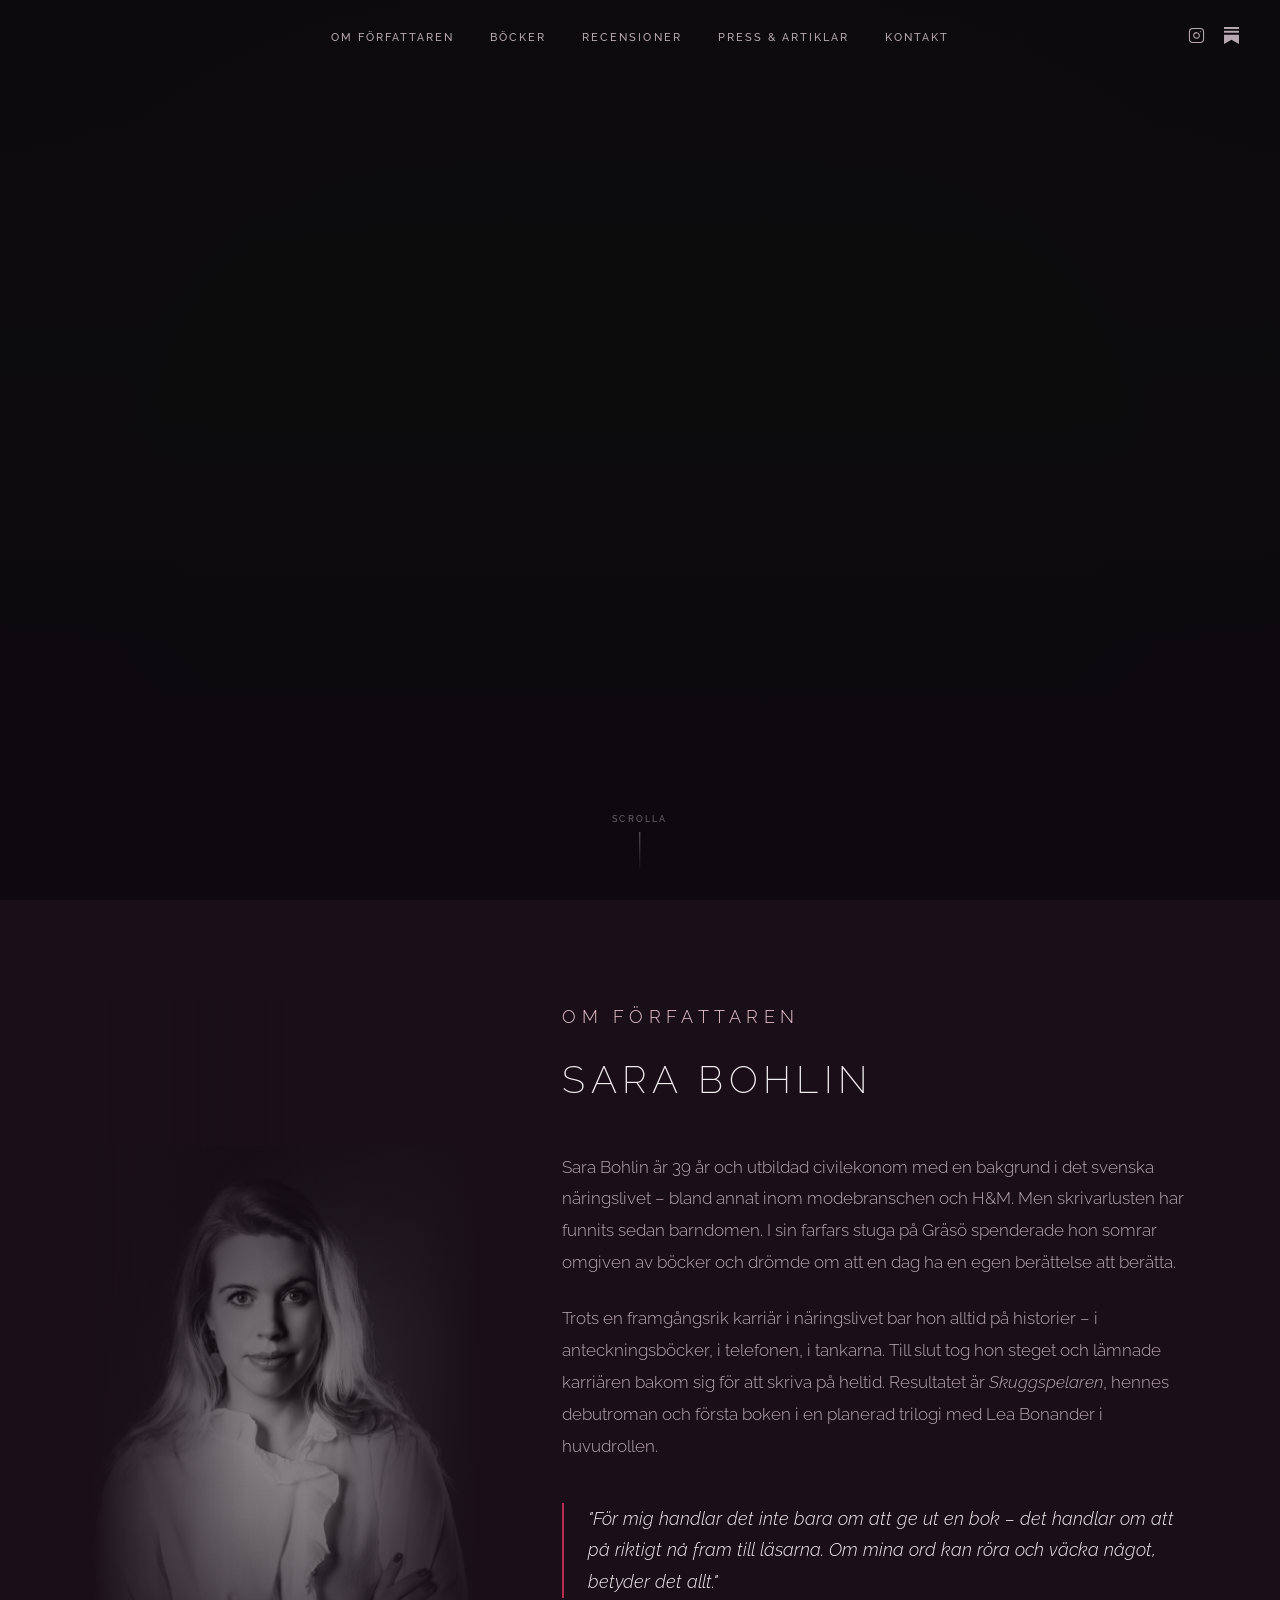
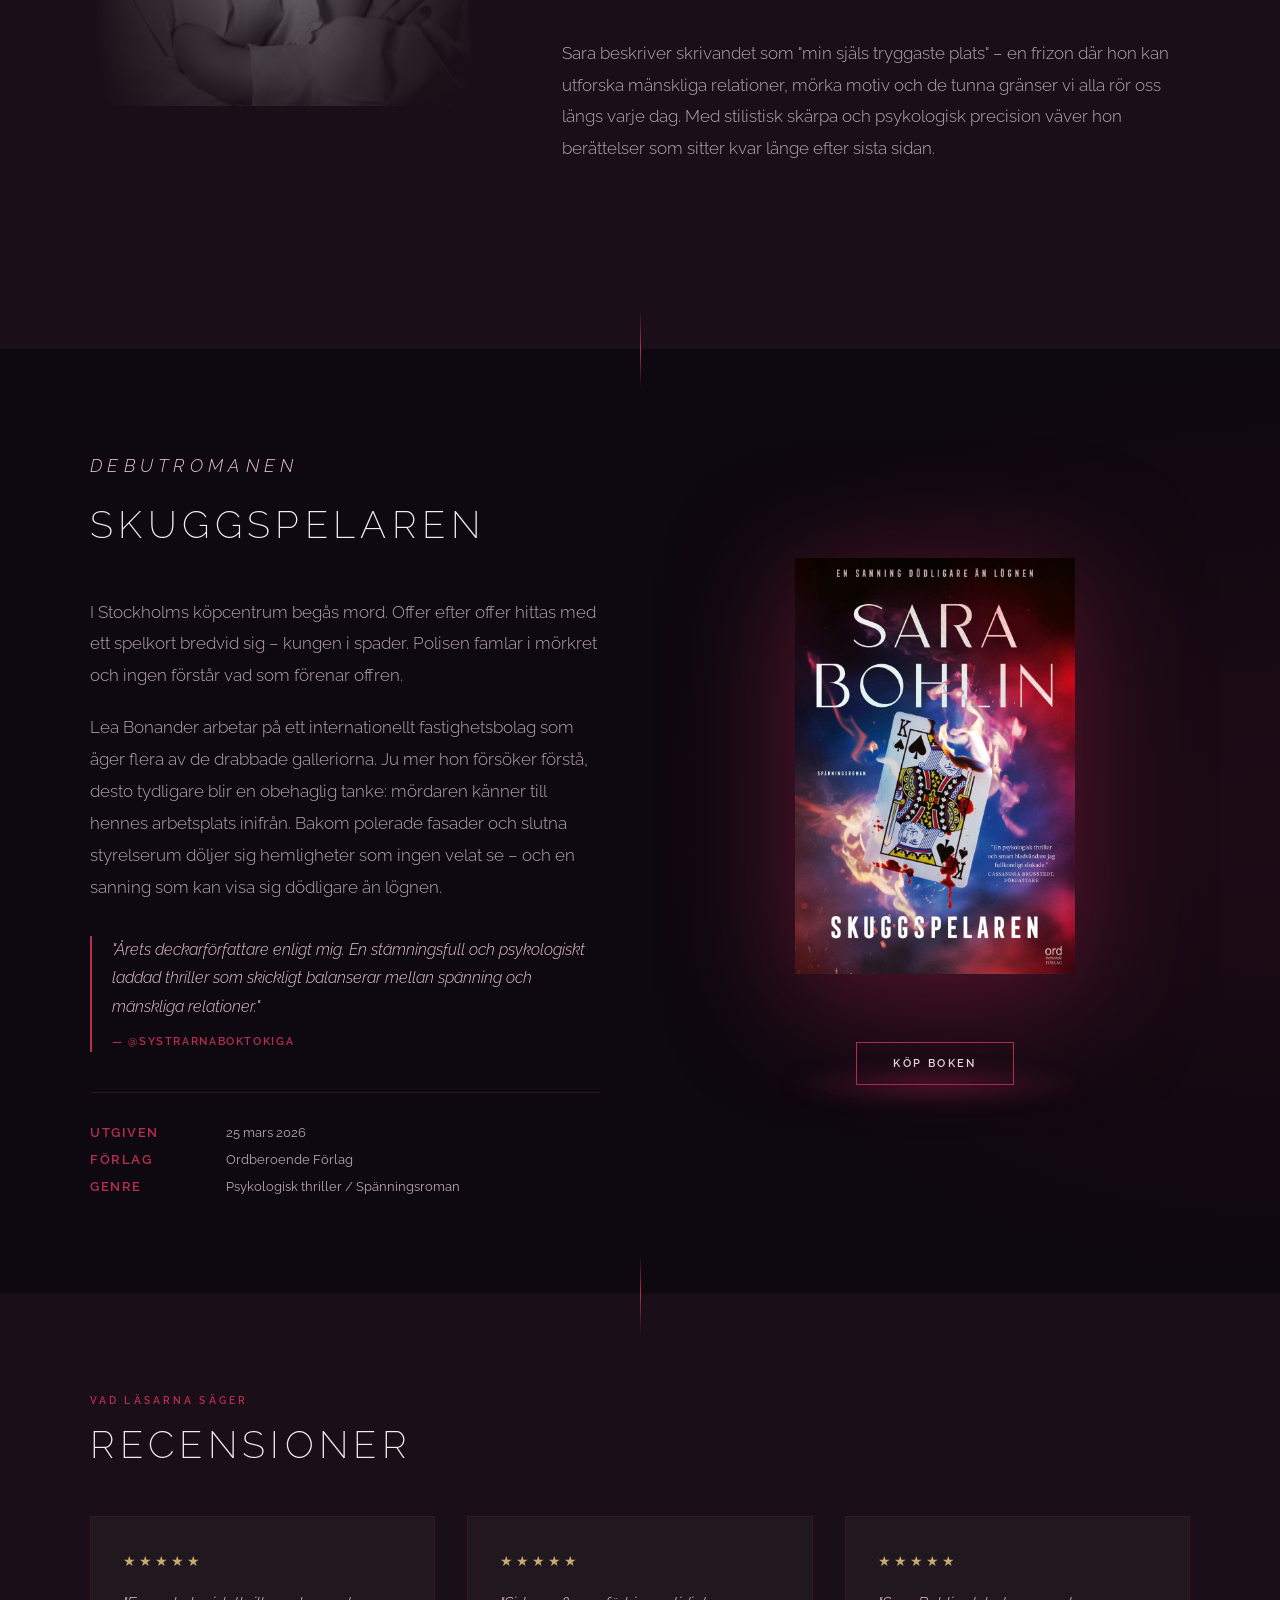
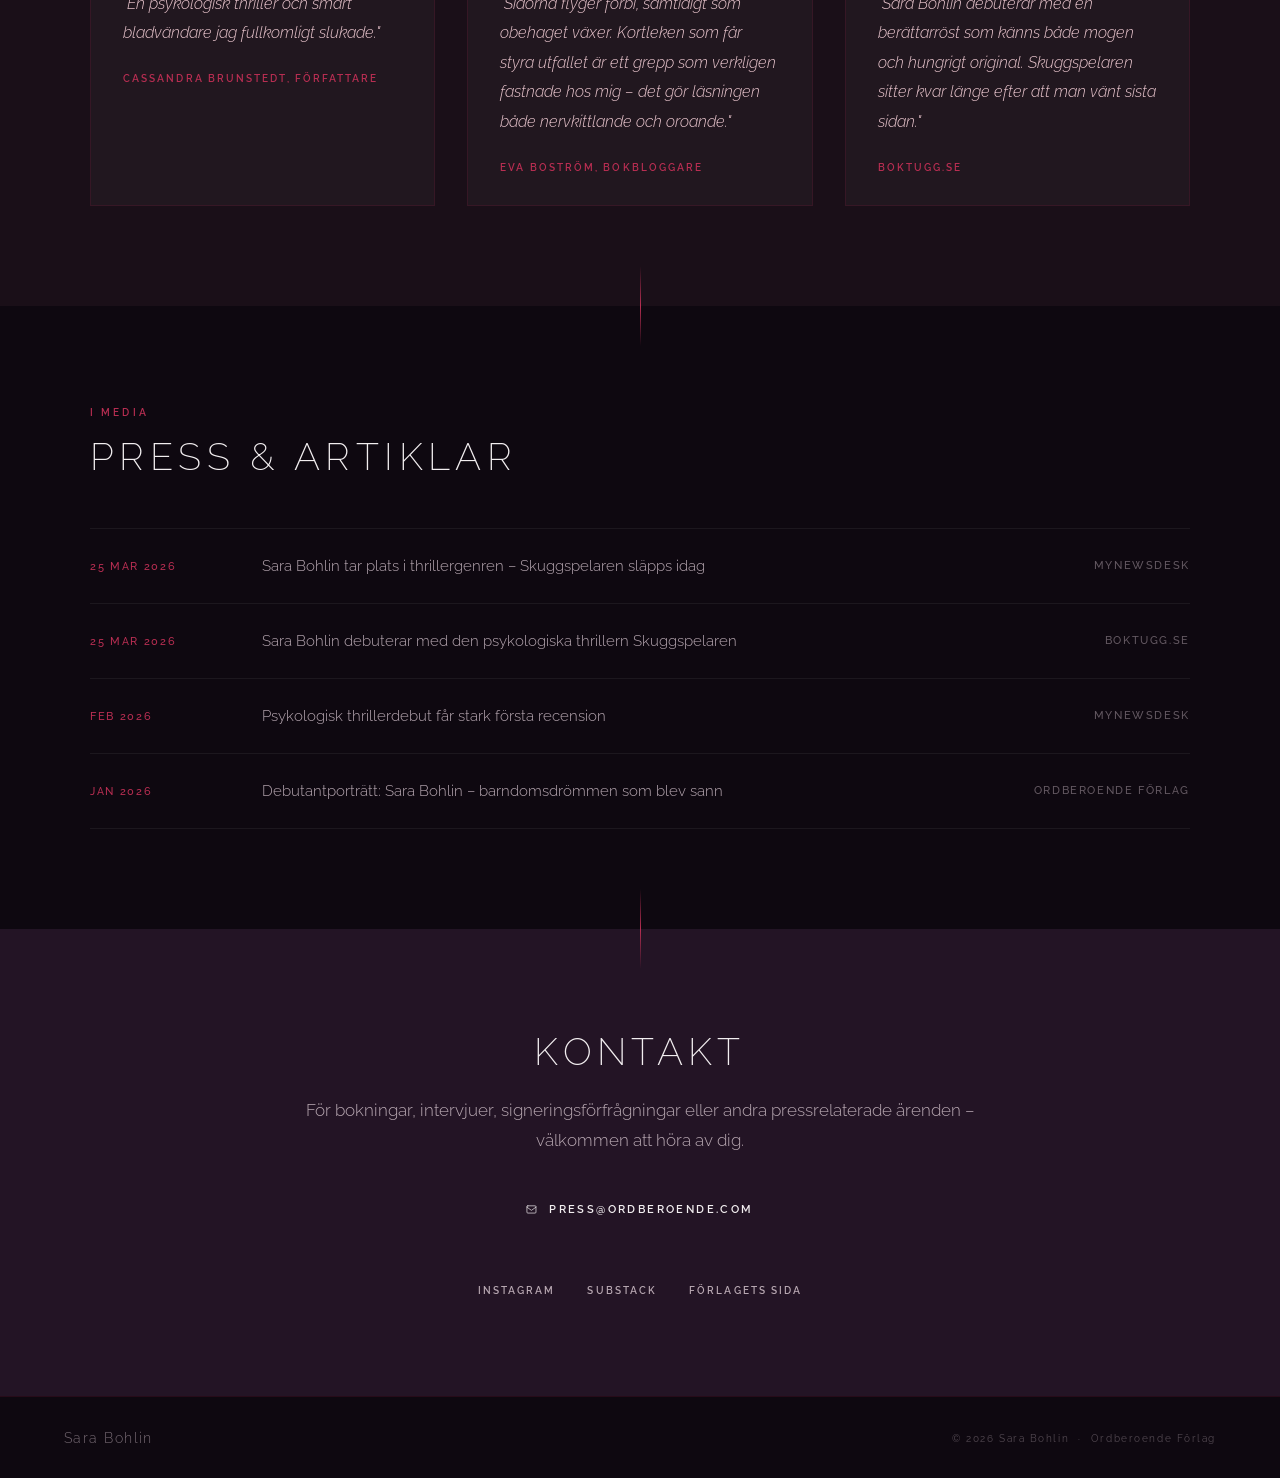
==== index.html @ 3d4e9156 "Initial commit – Sara Bohlin author website" ====
<!DOCTYPE html>
<html lang="sv">
<head>
  <meta charset="UTF-8" />
  <meta name="viewport" content="width=device-width, initial-scale=1.0" />
  <title>Sara Bohlin – Författare | Skuggspelaren</title>
  <meta name="description" content="Sara Bohlin är debuttförfattaren bakom den psykologiska thrillern Skuggspelaren – en mörk och stämningsfull roman om makt, lögner och en seriemördare i Stockholms köpcentrum." />
  <link rel="stylesheet" href="css/style.css" />
</head>
<body>

  <!-- NAVIGATION -->
  <nav>
    <ul class="nav-links">
      <li><a href="#om-forfattaren">Om författaren</a></li>
      <li><a href="#om-boken">Böcker</a></li>
      <li><a href="#recensioner">Recensioner</a></li>
      <li><a href="#press">Press &amp; artiklar</a></li>
      <li><a href="#kontakt">Kontakt</a></li>
      <li class="nav-links-social">
        <a href="https://www.instagram.com/author_saramariabohlin/" target="_blank" rel="noopener" class="nav-social-link" aria-label="Instagram">
          <svg xmlns="http://www.w3.org/2000/svg" viewBox="0 0 24 24" fill="none" stroke="currentColor" stroke-width="1.5" stroke-linecap="round" stroke-linejoin="round">
            <rect x="2" y="2" width="20" height="20" rx="5" ry="5"/>
            <path d="M16 11.37A4 4 0 1 1 12.63 8 4 4 0 0 1 16 11.37z"/>
            <line x1="17.5" y1="6.5" x2="17.51" y2="6.5"/>
          </svg>
          <span>Instagram</span>
        </a>
        <a href="https://saramariabohlin.substack.com" target="_blank" rel="noopener" class="nav-social-link" aria-label="Substack">
          <svg xmlns="http://www.w3.org/2000/svg" viewBox="0 0 24 24" fill="currentColor">
            <path d="M22.539 8.242H1.46V5.406h21.08v2.836zM1.46 10.812V24L12 18.11 22.54 24V10.812H1.46zM22.54 0H1.46v2.836h21.08V0z"/>
          </svg>
          <span>Substack</span>
        </a>
      </li>
    </ul>
    <div class="nav-social">
      <a href="https://www.instagram.com/author_saramariabohlin/" target="_blank" rel="noopener" class="nav-social-link" aria-label="Instagram">
        <svg xmlns="http://www.w3.org/2000/svg" viewBox="0 0 24 24" fill="none" stroke="currentColor" stroke-width="1.5" stroke-linecap="round" stroke-linejoin="round">
          <rect x="2" y="2" width="20" height="20" rx="5" ry="5"/>
          <path d="M16 11.37A4 4 0 1 1 12.63 8 4 4 0 0 1 16 11.37z"/>
          <line x1="17.5" y1="6.5" x2="17.51" y2="6.5"/>
        </svg>
      </a>
      <a href="https://saramariabohlin.substack.com" target="_blank" rel="noopener" class="nav-social-link" aria-label="Substack">
        <svg xmlns="http://www.w3.org/2000/svg" viewBox="0 0 24 24" fill="currentColor">
          <path d="M22.539 8.242H1.46V5.406h21.08v2.836zM1.46 10.812V24L12 18.11 22.54 24V10.812H1.46zM22.54 0H1.46v2.836h21.08V0z"/>
        </svg>
      </a>
    </div>
    <div class="nav-hamburger" aria-label="Meny">
      <span></span><span></span><span></span>
    </div>
  </nav>

  <!-- HERO -->
  <section id="hero">
    <div class="hero-photo-bg">
      <video class="hero-bg-img" autoplay muted loop playsinline preload="auto">
        <source src="images/hero.mp4" type="video/mp4">
      </video>
      <div class="hero-overlay"></div>
    </div>
    <div class="hero-scroll-hint">
      <span>Scrolla</span>
    </div>
  </section>

  <!-- OM FÖRFATTAREN -->
  <section id="om-forfattaren">
    <div class="section-inner">
      <div class="author-grid">
        <div class="author-photo-wrap fade-in">
          <img
            src="images/Sara_Bohlin_headshot.png"
            alt="Sara Bohlin, författare"
            class="author-photo"
          />
          <div class="author-photo-sides"></div>
        </div>
        <div class="author-text">
          <p class="section-label fade-in">Om författaren</p>
          <h2 class="section-title fade-in">Sara Bohlin</h2>
          <p class="fade-in">
            Sara Bohlin är 39 år och utbildad civilekonom med en bakgrund i
            det svenska näringslivet – bland annat inom modebranschen och H&amp;M.
            Men skrivarlusten har funnits sedan barndomen. I sin farfars stuga
            på Gräsö spenderade hon somrar omgiven av böcker och drömde om att
            en dag ha en egen berättelse att berätta.
          </p>
          <p class="fade-in">
            Trots en framgångsrik karriär i näringslivet bar hon
            alltid på historier – i anteckningsböcker, i telefonen, i tankarna.
            Till slut tog hon steget och lämnade karriären bakom sig för
            att skriva på heltid. Resultatet är <em>Skuggspelaren</em>, hennes
            debutroman och första boken i en planerad trilogi med Lea Bonander
            i huvudrollen.
          </p>
          <blockquote class="author-quote fade-in">
            "För mig handlar det inte bara om att ge ut en bok – det handlar om
            att på riktigt nå fram till läsarna. Om mina ord kan röra och väcka
            något, betyder det allt."
          </blockquote>
          <p class="fade-in">
            Sara beskriver skrivandet som "min själs tryggaste plats" – en frizon
            där hon kan utforska mänskliga relationer, mörka motiv och de tunna
            gränser vi alla rör oss längs varje dag. Med stilistisk skärpa och
            psykologisk precision väver hon berättelser som sitter kvar länge
            efter sista sidan.
          </p>
        </div>
      </div>
    </div>
  </section>

  <div class="inter-section-divider"></div>

  <!-- OM SKUGGSPELAREN -->
  <section id="om-boken">
    <div class="section-inner">
      <div class="book-grid">
        <div class="book-text">
          <p class="section-label fade-in">Debutromanen</p>
          <h2 class="section-title fade-in">Skuggspelaren</h2>
          <p class="fade-in">
            I Stockholms köpcentrum begås mord. Offer efter offer hittas med ett
            spelkort bredvid sig – kungen i spader. Polisen famlar i mörkret och
            ingen förstår vad som förenar offren.
          </p>
          <p class="fade-in">
            Lea Bonander arbetar på ett internationellt fastighetsbolag som äger
            flera av de drabbade galleriorna. Ju mer hon försöker förstå, desto
            tydligare blir en obehaglig tanke: mördaren känner till hennes
            arbetsplats inifrån. Bakom polerade fasader och slutna styrelserum
            döljer sig hemligheter som ingen velat se – och en sanning som kan
            visa sig dödligare än lögnen.
          </p>
          <blockquote class="book-quote fade-in">
            "Årets deckarförfattare enligt mig. En stämningsfull och psykologiskt
            laddad thriller som skickligt balanserar mellan spänning och mänskliga
            relationer."
            <cite>— @systrarnaboktokiga</cite>
          </blockquote>
          <div class="book-meta fade-in">
            <div class="book-meta-item">
              <span class="book-meta-label">Utgiven</span>
              <span class="book-meta-value">25 mars 2026</span>
            </div>
            <div class="book-meta-item">
              <span class="book-meta-label">Förlag</span>
              <span class="book-meta-value">Ordberoende Förlag</span>
            </div>
            <div class="book-meta-item">
              <span class="book-meta-label">Genre</span>
              <span class="book-meta-value">Psykologisk thriller / Spänningsroman</span>
            </div>
          </div>
        </div>
        <div class="book-cover-wrap fade-in">
          <img
            src="images/Sara_Bohlin_bookcover.jpg"
            alt="Skuggspelaren – bokomslag"
            class="book-cover-large"
          />
          <a
            href="https://www.adlibris.com/sv/bok/skuggspelaren-9789198768633"
            target="_blank"
            rel="noopener"
            class="buy-btn"
          >Köp boken</a>
        </div>
      </div>
    </div>
  </section>

  <div class="inter-section-divider"></div>

  <!-- RECENSIONER -->
  <section id="recensioner">
    <div class="section-inner">
      <p class="section-label fade-in">Vad läsarna säger</p>
      <h2 class="section-title fade-in">Recensioner</h2>
      <div class="reviews-grid">
        <div class="review-card fade-in">
          <div class="review-stars">★★★★★</div>
          <p class="review-text">
            "En psykologisk thriller och smart bladvändare jag fullkomligt
            slukade."
          </p>
          <p class="review-source">Cassandra Brunstedt, Författare</p>
        </div>
        <div class="review-card fade-in">
          <div class="review-stars">★★★★★</div>
          <p class="review-text">
            "Sidorna flyger förbi, samtidigt som obehaget växer. Kortleken som
            får styra utfallet är ett grepp som verkligen fastnade hos mig –
            det gör läsningen både nervkittlande och oroande."
          </p>
          <p class="review-source">Eva Boström, bokbloggare</p>
        </div>
        <div class="review-card fade-in">
          <div class="review-stars">★★★★★</div>
          <p class="review-text">
            "Sara Bohlin debuterar med en berättarröst som känns både mogen
            och hungrigt original. Skuggspelaren sitter kvar länge efter
            att man vänt sista sidan."
          </p>
          <p class="review-source">Boktugg.se</p>
        </div>
      </div>
    </div>
  </section>

  <div class="inter-section-divider"></div>

  <!-- PRESS & ARTIKLAR -->
  <section id="press">
    <div class="section-inner">
      <p class="section-label fade-in">I media</p>
      <h2 class="section-title fade-in">Press &amp; artiklar</h2>
      <div class="press-list fade-in">
        <a
          href="https://www.mynewsdesk.com/se/ordberoende_forlag/news/idag-slaepps-skuggspelaren-sara-bohlin-tar-plats-i-thrillergenren-507490"
          target="_blank"
          rel="noopener"
          class="press-item"
        >
          <span class="press-date">25 mar 2026</span>
          <span class="press-title">Sara Bohlin tar plats i thrillergenren – Skuggspelaren släpps idag</span>
          <span class="press-publication">Mynewsdesk</span>
        </a>
        <a
          href="https://www.boktugg.se/2026/03/25/sara-bohlin-debuterar-med-den-psykologiska-thrillern-skuggspelaren/"
          target="_blank"
          rel="noopener"
          class="press-item"
        >
          <span class="press-date">25 mar 2026</span>
          <span class="press-title">Sara Bohlin debuterar med den psykologiska thrillern Skuggspelaren</span>
          <span class="press-publication">Boktugg.se</span>
        </a>
        <a
          href="https://www.mynewsdesk.com/se/ordberoende_forlag/pressreleases/en-maanad-kvar-till-skuggspelaren-psykologisk-thrillerdebut-faar-stark-foersta-recension-3434193"
          target="_blank"
          rel="noopener"
          class="press-item"
        >
          <span class="press-date">feb 2026</span>
          <span class="press-title">Psykologisk thrillerdebut får stark första recension</span>
          <span class="press-publication">Mynewsdesk</span>
        </a>
        <a
          href="https://www.mynewsdesk.com/se/ordberoende_forlag/blog_posts/debutantportraett-sara-bohlin-124510"
          target="_blank"
          rel="noopener"
          class="press-item"
        >
          <span class="press-date">jan 2026</span>
          <span class="press-title">Debutantporträtt: Sara Bohlin – barndomsdrömmen som blev sann</span>
          <span class="press-publication">Ordberoende Förlag</span>
        </a>
      </div>
    </div>
  </section>

  <div class="inter-section-divider"></div>

  <!-- KONTAKT -->
  <section id="kontakt">
    <div class="section-inner">
      <h2 class="section-title fade-in">Kontakt</h2>
      <p class="contact-intro fade-in">
        För bokningar, intervjuer, signeringsförfrågningar eller andra
        pressrelaterade ärenden – välkommen att höra av dig.
      </p>
      <div class="contact-links fade-in">
        <a href="mailto:press@ordberoende.com" class="contact-link">
          <svg xmlns="http://www.w3.org/2000/svg" viewBox="0 0 24 24" fill="none" stroke="currentColor" stroke-width="1.5" stroke-linecap="round" stroke-linejoin="round" style="width:1em;height:1em;flex-shrink:0;">
            <rect x="2" y="4" width="20" height="16" rx="2"/>
            <path d="M2 7l10 7 10-7"/>
          </svg>
          press@ordberoende.com
        </a>

        <div class="social-row">
          <a
            href="https://www.instagram.com/author_saramariabohlin/"
            target="_blank"
            rel="noopener"
            class="social-link"
          >Instagram</a>
          <a
            href="https://saramariabohlin.substack.com"
            target="_blank"
            rel="noopener"
            class="social-link"
          >Substack</a>
          <a
            href="https://ordberoende.com/forfattare/sara-bohlin/"
            target="_blank"
            rel="noopener"
            class="social-link"
          >Förlagets sida</a>
        </div>
      </div>
    </div>
  </section>

  <!-- FOOTER -->
  <footer>
    <span class="footer-name">Sara Bohlin</span>
    <span class="footer-copy">&copy; 2026 Sara Bohlin &nbsp;·&nbsp; Ordberoende Förlag</span>
  </footer>

  <script src="js/main.js"></script>
</body>
</html>
---- css/style.css ----
@import url('https://fonts.googleapis.com/css2?family=Raleway:ital,wght@0,200;0,300;0,400;0,500;0,600;1,300;1,400&family=Montserrat:wght@300;400;500;600&display=swap');

:root {
  --crimson: #8B1D3F;
  --crimson-dark: #5C1028;
  --crimson-light: #B82E52;
  --accent-red: #C42847;
  --rose-pale: #E8C4CC;
  --gold: #C9A96E;
  --dark-bg: #0E0810;
  --dark-mid: #1A0F18;
  --dark-surface: #231425;
  --text-light: #F2EEF0;
  --text-muted: #B8A8B2;
  --nav-height: 70px;
}

* {
  margin: 0;
  padding: 0;
  box-sizing: border-box;
}

html {
  scroll-behavior: smooth;
}

body {
  font-family: 'Raleway', sans-serif;
  background-color: var(--dark-bg);
  color: var(--text-light);
  overflow-x: hidden;
}

/* ── NAVIGATION ── */

nav {
  position: fixed;
  top: 0;
  left: 0;
  right: 0;
  z-index: 100;
  height: var(--nav-height);
  display: flex;
  align-items: center;
  justify-content: center;
  padding: 0 48px;
  transition: background 0.4s ease, box-shadow 0.4s ease;
}

nav.scrolled {
  background: rgba(14, 8, 16, 0.97);
  box-shadow: 0 1px 0 rgba(139, 29, 63, 0.3);
}

.nav-links {
  display: flex;
  list-style: none;
  gap: 36px;
}

.nav-links a {
  font-size: 0.7rem;
  font-weight: 500;
  letter-spacing: 0.18em;
  text-transform: uppercase;
  color: var(--text-muted);
  text-decoration: none;
  transition: color 0.3s ease;
  position: relative;
}

.nav-links a::after {
  content: '';
  position: absolute;
  bottom: -4px;
  left: 0;
  width: 0;
  height: 1px;
  background: var(--crimson-light);
  transition: width 0.3s ease;
}

.nav-links a:hover,
.nav-links a.active {
  color: var(--text-light);
}

.nav-links a:hover::after,
.nav-links a.active::after {
  width: 100%;
}

.nav-social {
  position: absolute;
  right: 40px;
  display: flex;
  align-items: center;
  gap: 18px;
}

.nav-social-link {
  display: flex;
  align-items: center;
  color: var(--text-muted);
  text-decoration: none;
  transition: color 0.3s;
}

.nav-social-link:hover {
  color: var(--text-light);
}

.nav-social-link svg {
  width: 17px;
  height: 17px;
}

.nav-hamburger {
  display: none;
  flex-direction: column;
  gap: 5px;
  cursor: pointer;
  padding: 4px;
  position: absolute;
  right: 24px;
}

.nav-hamburger span {
  width: 24px;
  height: 1.5px;
  background: var(--text-light);
  transition: all 0.3s ease;
}

/* ── HERO ── */

#hero {
  height: 100vh;
  position: relative;
  overflow: hidden;
  display: flex;
  align-items: flex-end;
  justify-content: center;
  background: #0C0C0C;
}

.hero-photo-bg {
  position: absolute;
  inset: 0;
  display: flex;
  align-items: center;
  justify-content: center;
}

.hero-bg-img {
  position: absolute;
  inset: 0;
  width: 100%;
  height: 100%;
  object-fit: cover;
  object-position: center center;
  display: block;
}

.hero-overlay {
  position: absolute;
  inset: 0;
  background:
    linear-gradient(to bottom,
      rgba(14, 8, 16, 0.35) 0%,
      rgba(14, 8, 16, 0.05) 40%,
      rgba(14, 8, 16, 0.55) 75%,
      rgba(14, 8, 16, 0.92) 100%
    ),
    radial-gradient(ellipse at center, transparent 45%, rgba(14, 8, 16, 0.25) 100%);
}

.hero-content {
  position: relative;
  z-index: 1;
  text-align: center;
  padding: 0 40px 80px;
  width: 100%;
}

.hero-name {
  font-family: 'Raleway', sans-serif;
  font-size: clamp(3.5rem, 8vw, 8rem);
  font-weight: 200;
  line-height: 1.0;
  letter-spacing: 0.22em;
  text-transform: uppercase;
  color: var(--text-light);
  margin-bottom: 24px;
}

.hero-quote {
  font-family: 'Raleway', sans-serif;
  font-weight: 300;
  font-style: italic;
  font-size: clamp(0.9rem, 1.5vw, 1.05rem);
  color: rgba(242, 238, 240, 0.65);
  letter-spacing: 0.06em;
}

.hero-scroll-hint {
  position: absolute;
  bottom: 28px;
  left: 50%;
  transform: translateX(-50%);
  z-index: 1;
  display: flex;
  flex-direction: column;
  align-items: center;
  gap: 8px;
  opacity: 0.4;
}

.hero-scroll-hint span {
  font-size: 0.55rem;
  font-weight: 500;
  letter-spacing: 0.25em;
  text-transform: uppercase;
  color: var(--text-light);
}

.hero-scroll-hint::after {
  content: '';
  width: 1px;
  height: 40px;
  background: linear-gradient(to bottom, var(--text-light), transparent);
}

/* ── DIVIDER ── */

.section-divider {
  width: 60px;
  height: 1px;
  background: linear-gradient(90deg, transparent, var(--crimson-light), transparent);
  margin: 0 auto 48px;
}

.inter-section-divider {
  height: 0;
  overflow: visible;
  display: flex;
  justify-content: center;
  position: relative;
  z-index: 1;
}

.inter-section-divider::after {
  content: '';
  display: block;
  width: 1px;
  height: 80px;
  background: linear-gradient(to bottom, transparent, var(--crimson-light), transparent);
  transform: translateY(-50%);
}

/* ── SECTIONS ── */

section {
  padding: 100px 64px;
}

.section-inner {
  max-width: 1100px;
  margin: 0 auto;
}

.section-label {
  font-size: 0.65rem;
  font-weight: 600;
  letter-spacing: 0.3em;
  text-transform: uppercase;
  color: var(--crimson-light);
  margin-bottom: 16px;
}

.section-title {
  font-family: 'Raleway', sans-serif;
  font-size: clamp(1.8rem, 3vw, 2.6rem);
  font-weight: 200;
  letter-spacing: 0.14em;
  text-transform: uppercase;
  line-height: 1.2;
  margin-bottom: 48px;
  color: var(--text-light);
}

/* ── OM FÖRFATTAREN ── */

#om-forfattaren {
  background: var(--dark-mid);
}

.author-grid {
  display: grid;
  grid-template-columns: 1fr 1.6fr;
  gap: 80px;
  align-items: start;
}

.author-photo-wrap {
  position: relative;
}

.author-photo-wrap::before,
.author-photo-wrap::after {
  content: '';
  position: absolute;
  left: 0;
  right: 0;
  z-index: 1;
  pointer-events: none;
}

.author-photo-wrap::before {
  top: 0;
  height: 60%;
  background: linear-gradient(to bottom, var(--dark-mid) 0%, transparent 100%);
}

.author-photo-wrap::after {
  bottom: 0;
  height: 60%;
  background: linear-gradient(to top, var(--dark-mid) 0%, transparent 100%);
}

.author-photo-sides {
  position: absolute;
  inset: 0;
  z-index: 1;
  pointer-events: none;
  background:
    linear-gradient(to right,  var(--dark-mid) 0%, transparent 60%),
    linear-gradient(to left,   var(--dark-mid) 0%, transparent 60%);
}

.author-photo {
  width: 100%;
  height: auto;
  display: block;
  filter: grayscale(15%);
}

.author-text p {
  font-family: 'Raleway', sans-serif;
  font-weight: 300;
  font-size: 1.05rem;
  line-height: 1.9;
  color: var(--text-muted);
  margin-bottom: 24px;
}

.author-text p:first-of-type {
  font-size: 1.1rem;
  color: var(--rose-pale);
}

.author-quote {
  border-left: 2px solid var(--crimson-light);
  padding-left: 24px;
  margin: 40px 0;
  font-family: 'Raleway', sans-serif;
  font-style: italic;
  font-weight: 300;
  font-size: 1.1rem;
  line-height: 1.8;
  color: var(--text-light);
}

/* ── OM SKUGGSPELAREN ── */

#om-boken {
  background: var(--dark-bg);
  position: relative;
  overflow: hidden;
}

#om-boken::before {
  content: '';
  position: absolute;
  top: 0;
  right: 0;
  width: 50%;
  height: 100%;
  background: radial-gradient(ellipse at right center, rgba(139, 29, 63, 0.12) 0%, transparent 70%);
  pointer-events: none;
}

.book-grid {
  display: grid;
  grid-template-columns: 1fr 1fr;
  gap: 80px;
  align-items: center;
}

.book-quote {
  border-left: 2px solid var(--crimson-light);
  padding-left: 20px;
  margin: 32px 0 0;
  font-family: 'Raleway', sans-serif;
  font-style: italic;
  font-weight: 300;
  font-size: 1rem;
  line-height: 1.8;
  color: var(--rose-pale);
}

.book-quote cite {
  display: block;
  margin-top: 10px;
  font-style: normal;
  font-size: 0.68rem;
  font-weight: 600;
  letter-spacing: 0.15em;
  text-transform: uppercase;
  color: var(--crimson-light);
}

.book-cover-wrap {
  display: flex;
  flex-direction: column;
  align-items: center;
  gap: 32px;
  position: relative;
}

.book-cover-wrap::after {
  content: '';
  position: absolute;
  bottom: -20px;
  left: 50%;
  transform: translateX(-50%);
  width: 60%;
  height: 40px;
  background: radial-gradient(ellipse, rgba(139, 29, 63, 0.5) 0%, transparent 70%);
  filter: blur(8px);
}

.book-cover-large {
  width: 280px;
  filter: drop-shadow(0 20px 60px rgba(139, 29, 63, 0.6));
  transition: transform 0.4s ease;
}

.book-cover-large:hover {
  transform: scale(1.02);
}

.book-text p {
  font-family: 'Raleway', sans-serif;
  font-weight: 300;
  font-size: 1.05rem;
  line-height: 1.9;
  color: var(--text-muted);
  margin-bottom: 20px;
}

.book-text p:first-of-type {
  font-size: 1.1rem;
  color: var(--rose-pale);
  font-style: italic;
}

.book-meta {
  margin-top: 40px;
  padding-top: 32px;
  border-top: 1px solid rgba(139, 29, 63, 0.3);
  display: flex;
  flex-direction: column;
  gap: 12px;
}

.book-meta-item {
  display: flex;
  gap: 16px;
  font-size: 0.8rem;
}

.book-meta-label {
  font-weight: 600;
  letter-spacing: 0.12em;
  text-transform: uppercase;
  color: var(--crimson-light);
  min-width: 120px;
}

.book-meta-value {
  color: var(--text-muted);
}

.buy-btn {
  display: inline-block;
  margin-top: 36px;
  padding: 14px 36px;
  border: 1px solid var(--crimson-light);
  font-size: 0.68rem;
  font-weight: 600;
  letter-spacing: 0.22em;
  text-transform: uppercase;
  color: var(--text-light);
  text-decoration: none;
  transition: background 0.3s, color 0.3s;
}

.buy-btn:hover {
  background: var(--crimson-light);
  color: white;
}

/* ── RECENSIONER ── */

#recensioner {
  background: var(--dark-mid);
}

.reviews-grid {
  display: grid;
  grid-template-columns: repeat(3, 1fr);
  gap: 32px;
  margin-top: 8px;
}

.review-card {
  background: rgba(255, 255, 255, 0.03);
  border: 1px solid rgba(139, 29, 63, 0.2);
  padding: 36px 32px 32px;
}

.review-stars {
  color: var(--gold);
  font-size: 0.85rem;
  letter-spacing: 3px;
  margin-bottom: 20px;
}

.review-text {
  font-family: 'Raleway', sans-serif;
  font-weight: 300;
  font-style: italic;
  font-size: 1rem;
  line-height: 1.85;
  color: var(--rose-pale);
  margin-bottom: 24px;
}

.review-source {
  font-size: 0.65rem;
  font-weight: 600;
  letter-spacing: 0.2em;
  text-transform: uppercase;
  color: var(--crimson-light);
}

/* ── PRESS ── */

#press {
  background: var(--dark-bg);
}

.press-list {
  display: flex;
  flex-direction: column;
  gap: 0;
}

.press-item {
  display: grid;
  grid-template-columns: 140px 1fr auto;
  align-items: center;
  gap: 32px;
  padding: 28px 0;
  border-bottom: 1px solid rgba(255, 255, 255, 0.06);
  text-decoration: none;
  color: inherit;
  transition: all 0.3s ease;
}

.press-item:first-child {
  border-top: 1px solid rgba(255, 255, 255, 0.06);
}

.press-item:hover {
  padding-left: 12px;
}

.press-date {
  font-size: 0.7rem;
  font-weight: 500;
  letter-spacing: 0.15em;
  color: var(--crimson-light);
  text-transform: uppercase;
}

.press-title {
  font-family: 'Raleway', sans-serif;
  font-weight: 300;
  font-size: 0.95rem;
  color: var(--text-muted);
  transition: color 0.3s;
}

.press-item:hover .press-title {
  color: var(--text-light);
}

.press-publication {
  font-size: 0.68rem;
  font-weight: 500;
  letter-spacing: 0.15em;
  text-transform: uppercase;
  color: var(--text-muted);
  opacity: 0.5;
  white-space: nowrap;
}

/* ── KONTAKT ── */

#kontakt {
  background: var(--dark-surface);
  text-align: center;
}

#kontakt .section-inner {
  max-width: 680px;
}

#kontakt .section-title {
  margin-bottom: 20px;
}

.contact-intro {
  font-family: 'Raleway', sans-serif;
  font-weight: 300;
  font-size: 1.05rem;
  line-height: 1.8;
  color: var(--text-muted);
  margin-bottom: 48px;
}

.contact-links {
  display: flex;
  flex-direction: column;
  gap: 20px;
  align-items: center;
}

.contact-link {
  font-size: 0.68rem;
  font-weight: 600;
  letter-spacing: 0.22em;
  text-transform: uppercase;
  color: var(--text-light);
  text-decoration: none;
  display: flex;
  align-items: center;
  gap: 12px;
  transition: color 0.3s;
}

.contact-link:hover {
  color: var(--crimson-light);
}

.contact-divider {
  width: 1px;
  height: 80px;
  background: linear-gradient(to bottom, transparent, var(--crimson), transparent);
  margin: 0 auto;
}

.social-row {
  display: flex;
  justify-content: center;
  gap: 32px;
  margin-top: 48px;
}

.social-link {
  font-size: 0.65rem;
  font-weight: 600;
  letter-spacing: 0.2em;
  text-transform: uppercase;
  color: var(--text-muted);
  text-decoration: none;
  transition: color 0.3s;
}

.social-link:hover {
  color: var(--crimson-light);
}

/* ── NAV SOCIAL MOBILE ROW (dold på desktop, synlig i hamburger-meny) ── */

.nav-links-social {
  display: none;
  border-bottom: none !important;
}

.nav-links-social a {
  display: inline-flex !important;
  align-items: center;
  gap: 10px;
  padding: 0 !important;
  color: var(--text-muted);
  text-decoration: none;
  font-size: 0.68rem;
  font-weight: 500;
  letter-spacing: 0.18em;
  text-transform: uppercase;
  transition: color 0.3s;
}

.nav-links-social a:hover {
  color: var(--text-light);
}

.nav-links-social svg {
  width: 17px;
  height: 17px;
  flex-shrink: 0;
}

/* ── FOOTER ── */

footer {
  background: var(--dark-bg);
  padding: 32px 64px;
  display: flex;
  align-items: center;
  justify-content: space-between;
  border-top: 1px solid rgba(139, 29, 63, 0.2);
}

.footer-name {
  font-family: 'Raleway', sans-serif;
  font-weight: 300;
  letter-spacing: 0.1em;
  font-size: 0.9rem;
  color: var(--text-muted);
  opacity: 0.6;
}

.footer-copy {
  font-size: 0.65rem;
  letter-spacing: 0.15em;
  color: var(--text-muted);
  opacity: 0.4;
}

/* ── RESPONSIVE ── */

@media (max-width: 1024px) {
  nav {
    padding: 0 32px;
  }

  section {
    padding: 80px 40px;
  }

  .author-grid,
  .book-grid {
    grid-template-columns: 1fr;
    gap: 48px;
  }

  .author-photo-wrap {
    max-width: 360px;
    margin: 0 auto;
  }

  .book-grid .book-text {
    order: -1;
  }

  .reviews-grid {
    grid-template-columns: 1fr;
    gap: 24px;
  }

  .press-item {
    grid-template-columns: 1fr;
    gap: 8px;
  }

  .press-publication {
    display: none;
  }
}

@media (max-width: 768px) {
  nav {
    padding: 0 24px;
  }

  .nav-links {
    display: none;
    position: fixed;
    top: var(--nav-height);
    left: 0;
    right: 0;
    background: rgba(14, 8, 16, 0.99);
    flex-direction: column;
    gap: 0;
    padding: 24px 0;
    border-top: 1px solid rgba(139, 29, 63, 0.3);
  }

  .nav-links.open {
    display: flex;
  }

  .nav-links li {
    border-bottom: 1px solid rgba(255,255,255,0.05);
  }

  .nav-links a {
    display: block;
    padding: 16px 32px;
  }

  .nav-social {
    display: none;
  }

  .nav-links-social {
    display: flex;
    justify-content: center;
    gap: 32px;
    padding: 20px 32px !important;
    border-top: 1px solid rgba(139, 29, 63, 0.2) !important;
    margin-top: 8px;
  }

  .nav-hamburger {
    display: flex;
    position: absolute;
    right: 24px;
  }

  .hero-content {
    padding: 0 24px 64px;
  }

  .hero-name {
    font-size: clamp(2.8rem, 12vw, 5rem);
  }

  section {
    padding: 64px 24px;
  }

  footer {
    padding: 24px;
    flex-direction: column;
    gap: 8px;
    text-align: center;
  }
}
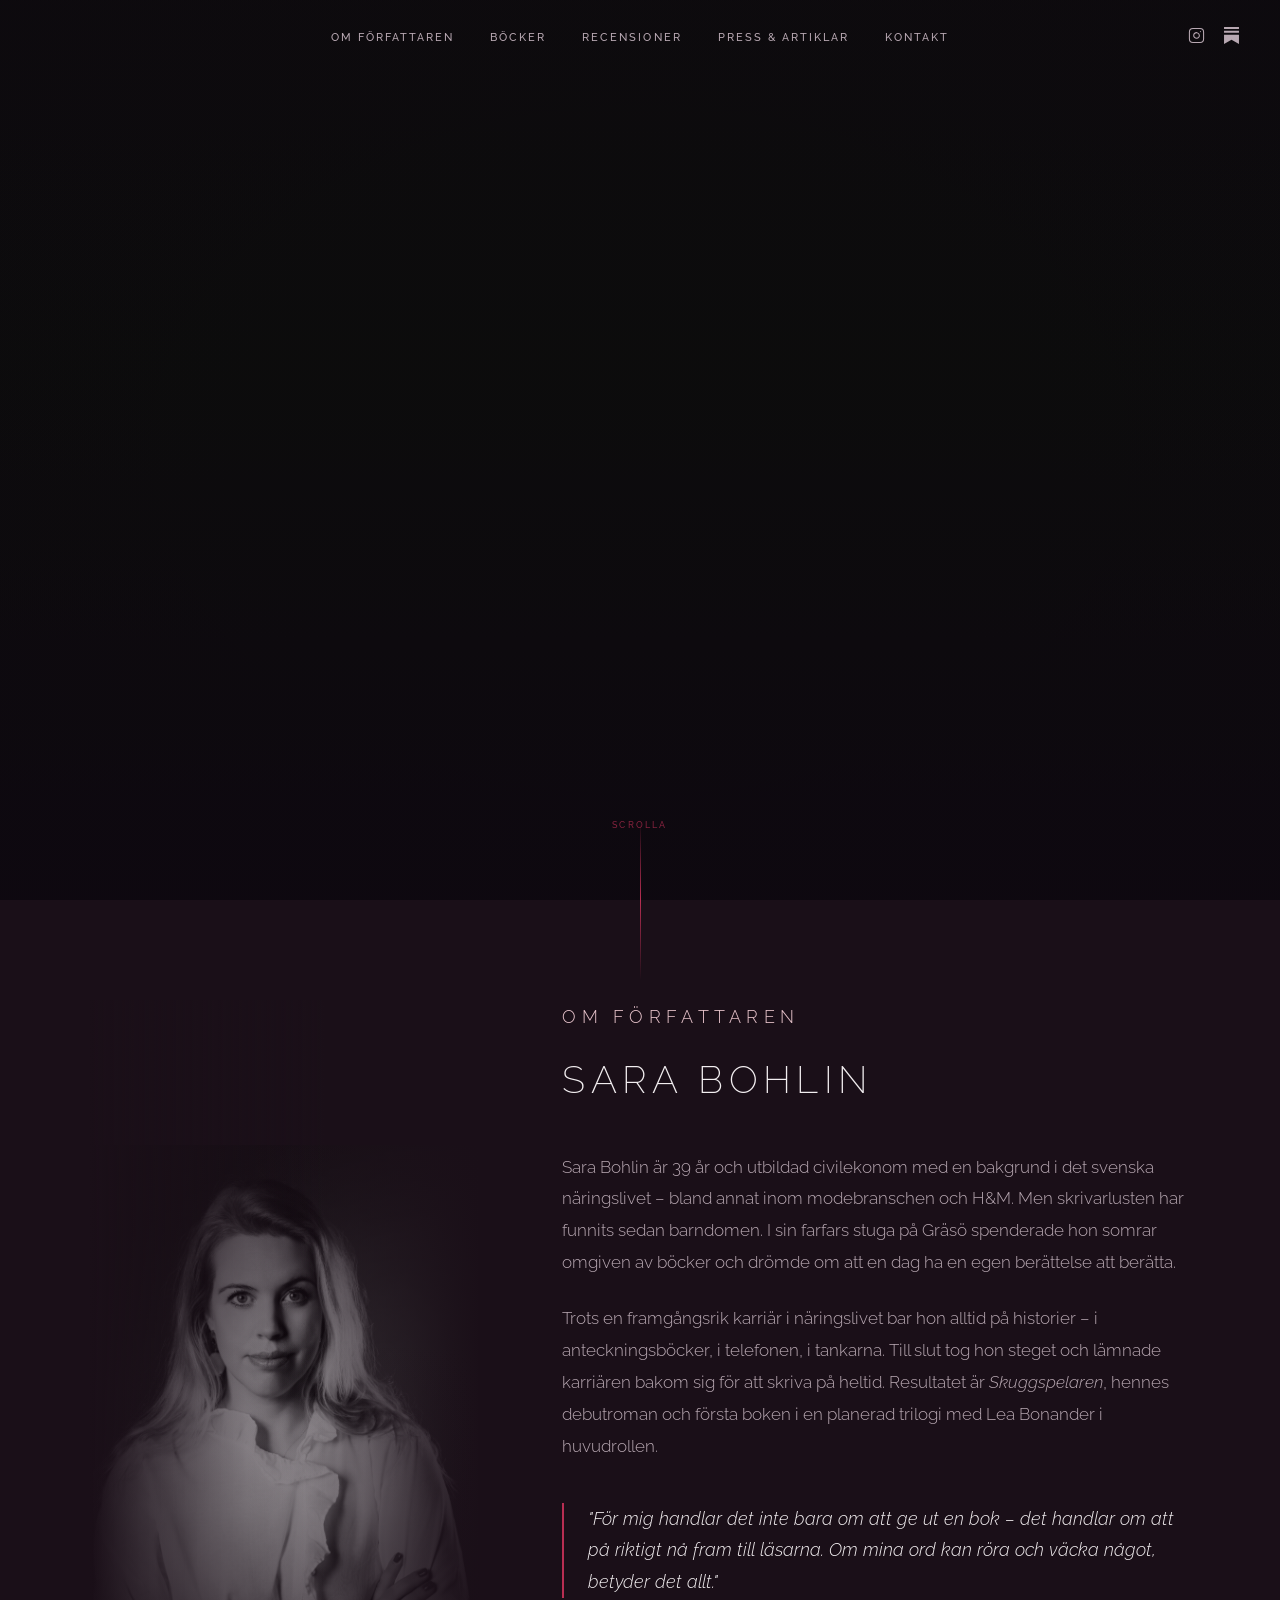
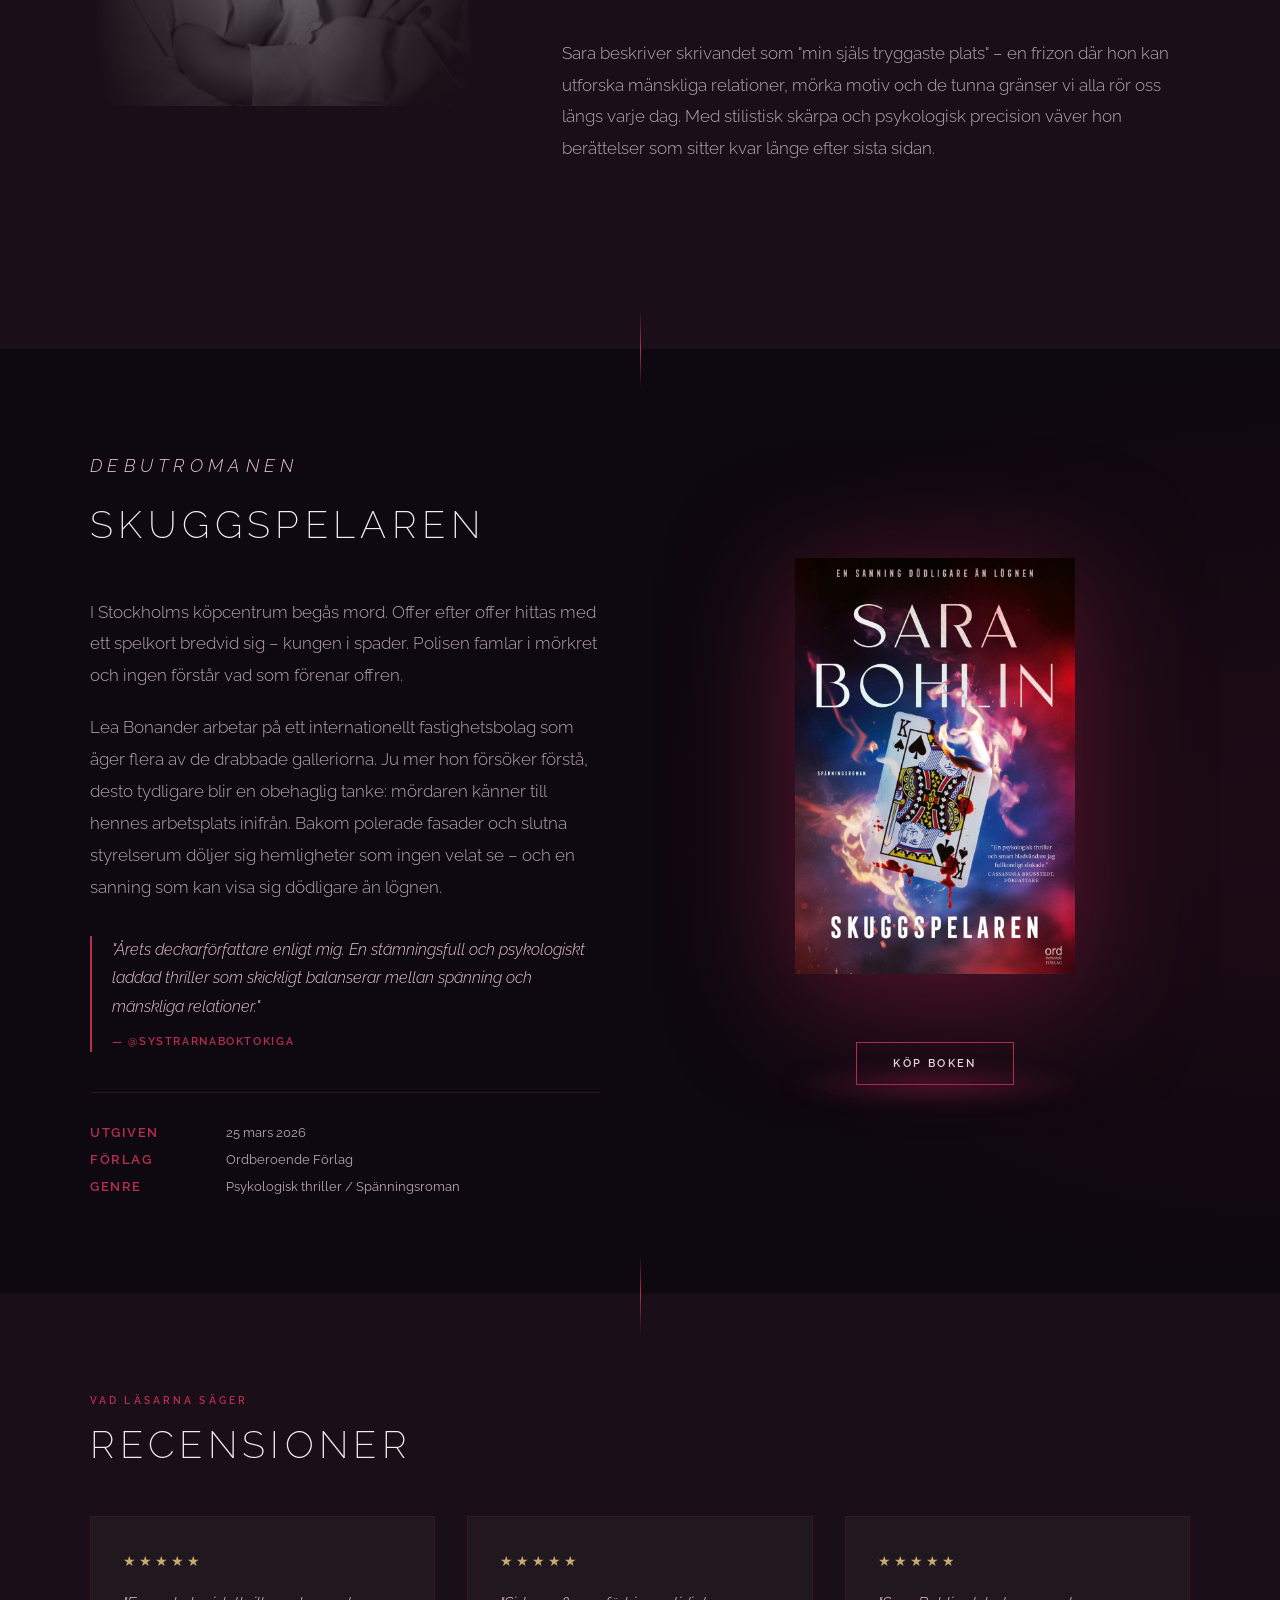
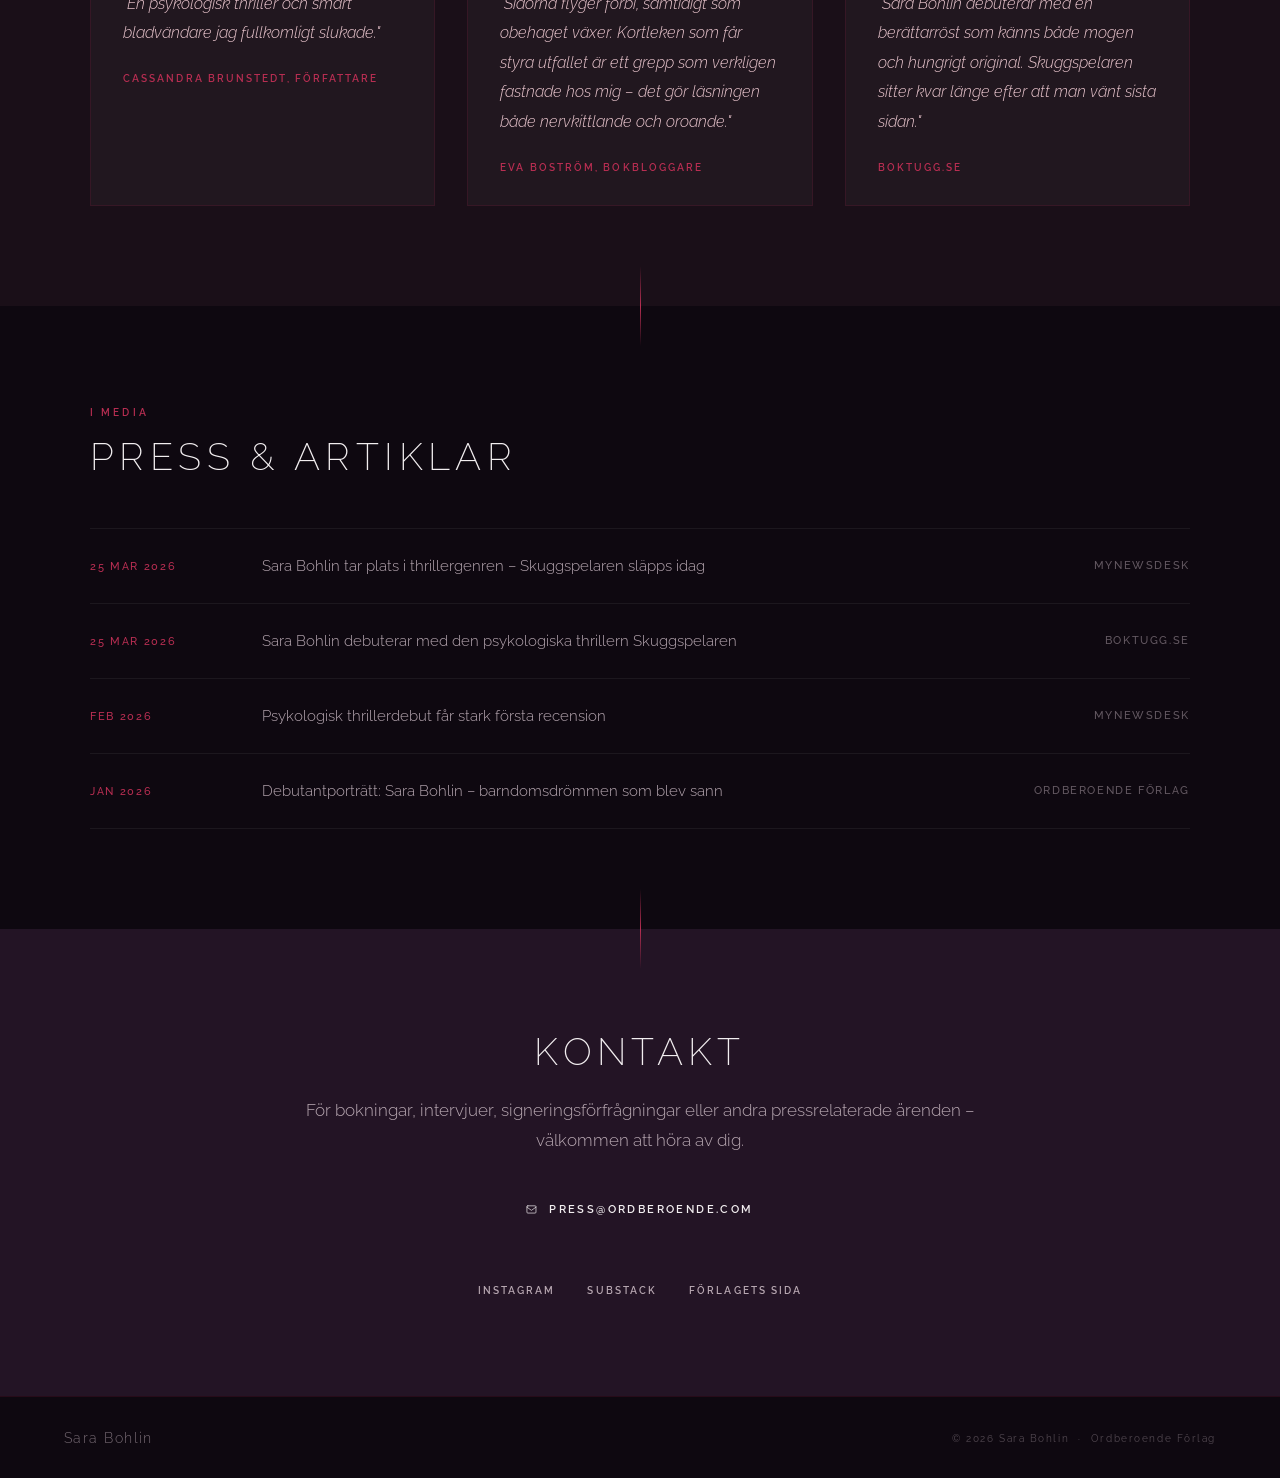
==== commit 0169f237: "Refactor hero scroll hint into inter-section divider for improved layout" ====
--- a/index.html
+++ b/index.html
@@ -61,10 +61,11 @@
       </video>
       <div class="hero-overlay"></div>
     </div>
-    <div class="hero-scroll-hint">
-      <span>Scrolla</span>
-    </div>
-  </section>
+  </section>
+
+  <div class="inter-section-divider inter-section-divider--labeled">
+    <span>Scrolla</span>
+  </div>
 
   <!-- OM FÖRFATTAREN -->
   <section id="om-forfattaren">
--- a/css/style.css
+++ b/css/style.css
@@ -204,33 +204,6 @@
   letter-spacing: 0.06em;
 }
 
-.hero-scroll-hint {
-  position: absolute;
-  bottom: 28px;
-  left: 50%;
-  transform: translateX(-50%);
-  z-index: 1;
-  display: flex;
-  flex-direction: column;
-  align-items: center;
-  gap: 8px;
-  opacity: 0.4;
-}
-
-.hero-scroll-hint span {
-  font-size: 0.55rem;
-  font-weight: 500;
-  letter-spacing: 0.25em;
-  text-transform: uppercase;
-  color: var(--text-light);
-}
-
-.hero-scroll-hint::after {
-  content: '';
-  width: 1px;
-  height: 40px;
-  background: linear-gradient(to bottom, var(--text-light), transparent);
-}
 
 /* ── DIVIDER ── */
 
@@ -257,6 +230,22 @@
   height: 80px;
   background: linear-gradient(to bottom, transparent, var(--crimson-light), transparent);
   transform: translateY(-50%);
+}
+
+.inter-section-divider--labeled span {
+  position: absolute;
+  top: 0;
+  transform: translateY(-80px);
+  font-size: 0.55rem;
+  font-weight: 500;
+  letter-spacing: 0.25em;
+  text-transform: uppercase;
+  color: var(--crimson-light);
+  opacity: 0.7;
+}
+
+.inter-section-divider--labeled::after {
+  height: 160px;
 }
 
 /* ── SECTIONS ── */
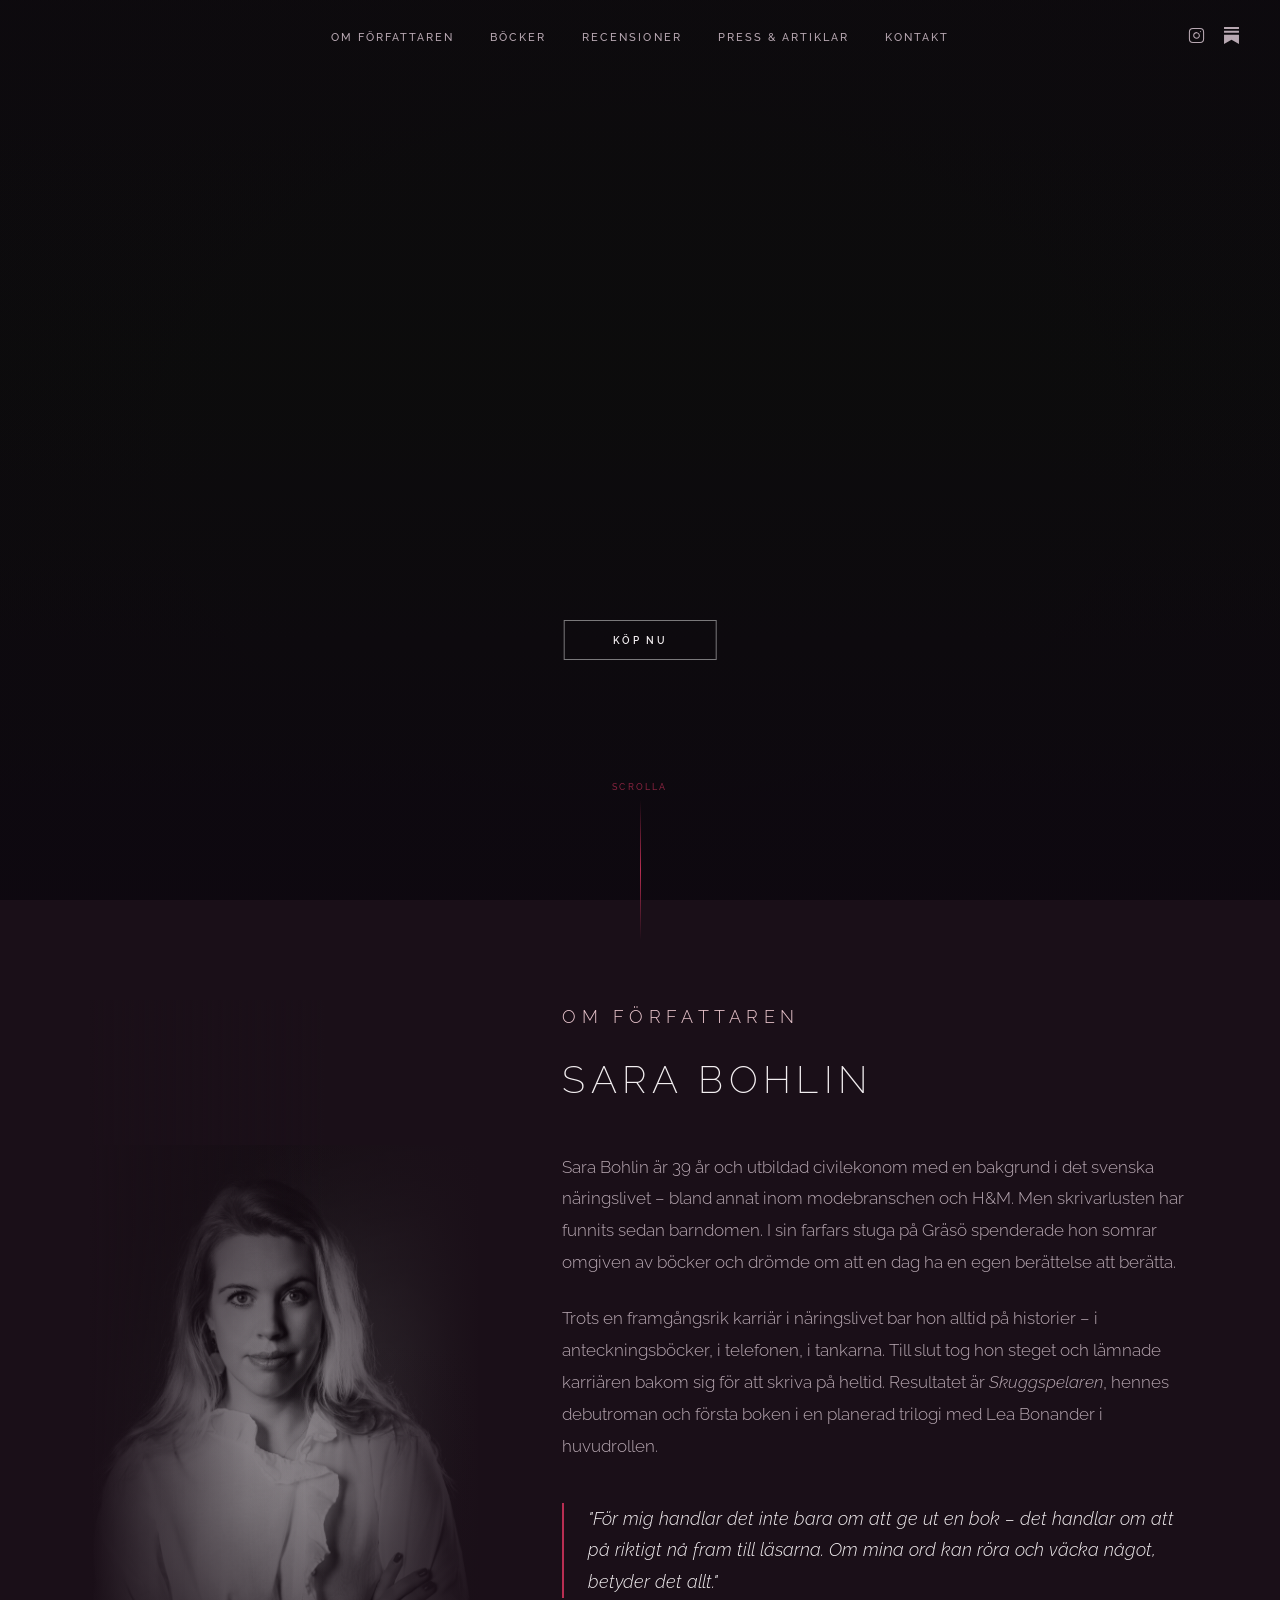
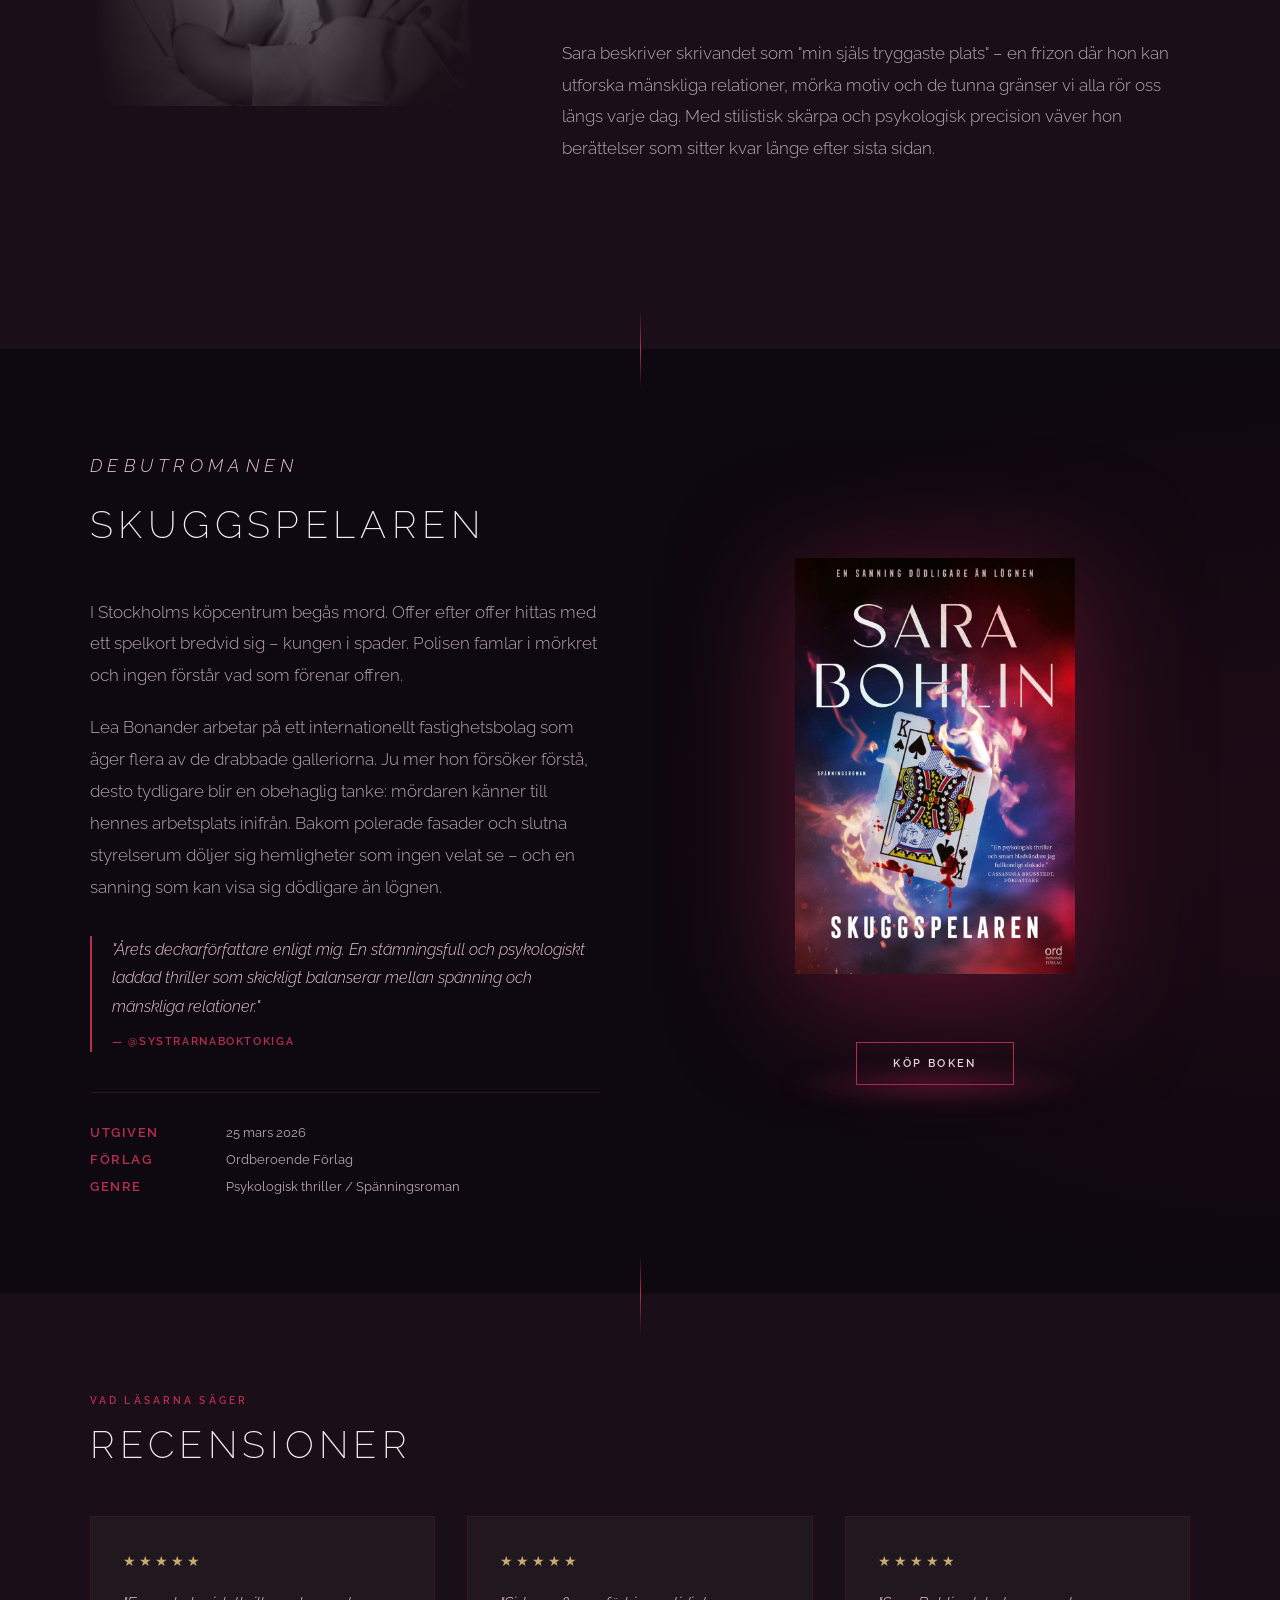
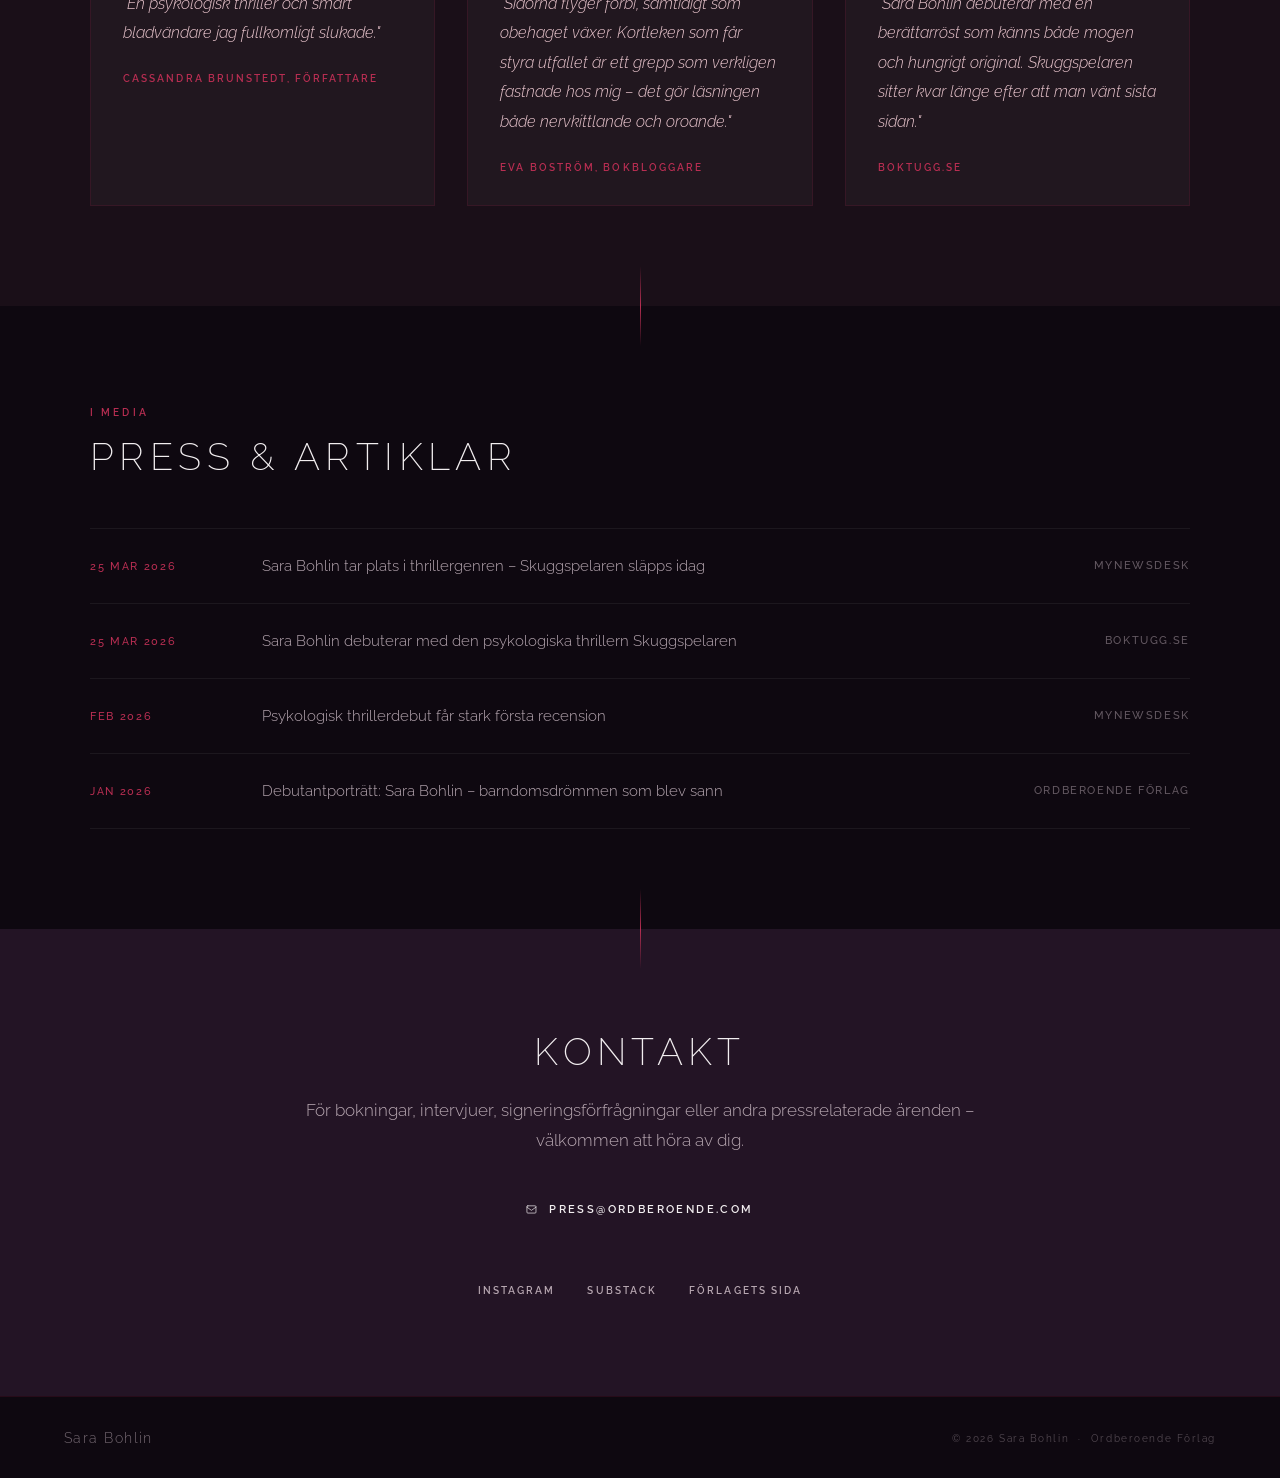
==== commit bb2e01d8: "Add call-to-action button in hero section with styling adjustments" ====
--- a/index.html
+++ b/index.html
@@ -59,7 +59,10 @@
       <video class="hero-bg-img" autoplay muted loop playsinline preload="auto">
         <source src="images/hero.mp4" type="video/mp4">
       </video>
-      <div class="hero-overlay"></div>
+        <div class="hero-overlay"></div>
+    </div>
+    <div class="hero-cta-wrap">
+      <a href="https://www.adlibris.com/sv/bok/skuggspelaren-9789198768633" target="_blank" rel="noopener" class="hero-cta">Köp nu</a>
     </div>
   </section>
 
--- a/css/style.css
+++ b/css/style.css
@@ -195,6 +195,33 @@
   margin-bottom: 24px;
 }
 
+.hero-cta-wrap {
+  position: absolute;
+  bottom: 240px;
+  left: 50%;
+  transform: translateX(-50%);
+  z-index: 1;
+}
+
+.hero-cta {
+  display: inline-block;
+  padding: 13px 48px;
+  border: 1px solid rgba(255, 255, 255, 0.45);
+  font-size: 0.65rem;
+  font-weight: 600;
+  letter-spacing: 0.25em;
+  text-transform: uppercase;
+  color: var(--text-light);
+  text-decoration: none;
+  white-space: nowrap;
+  transition: border-color 0.3s, background 0.3s;
+}
+
+.hero-cta:hover {
+  border-color: var(--crimson-light);
+  background: rgba(139, 29, 63, 0.2);
+}
+
 .hero-quote {
   font-family: 'Raleway', sans-serif;
   font-weight: 300;
@@ -235,7 +262,7 @@
 .inter-section-divider--labeled span {
   position: absolute;
   top: 0;
-  transform: translateY(-80px);
+  transform: translateY(-118px);
   font-size: 0.55rem;
   font-weight: 500;
   letter-spacing: 0.25em;
@@ -245,7 +272,8 @@
 }
 
 .inter-section-divider--labeled::after {
-  height: 160px;
+  height: 140px;
+  transform: translateY(calc(-100% + 40px));
 }
 
 /* ── SECTIONS ── */
@@ -844,6 +872,39 @@
     padding: 64px 24px;
   }
 
+  #om-forfattaren {
+    padding: 16px 24px;
+  }
+
+  #om-forfattaren .author-grid {
+    gap: 0;
+  }
+
+  #om-forfattaren {
+    padding-top: 0;
+  }
+
+  #om-boken {
+    padding-top: 48px;
+    overflow: hidden;
+  }
+
+  .book-cover-wrap {
+    margin-top: 0;
+  }
+
+  #om-forfattaren .author-text {
+    margin-top: -48px;
+  }
+
+  .author-photo-wrap::before {
+    height: 45%;
+  }
+
+  .author-photo-wrap::after {
+    height: 45%;
+  }
+
   footer {
     padding: 24px;
     flex-direction: column;
